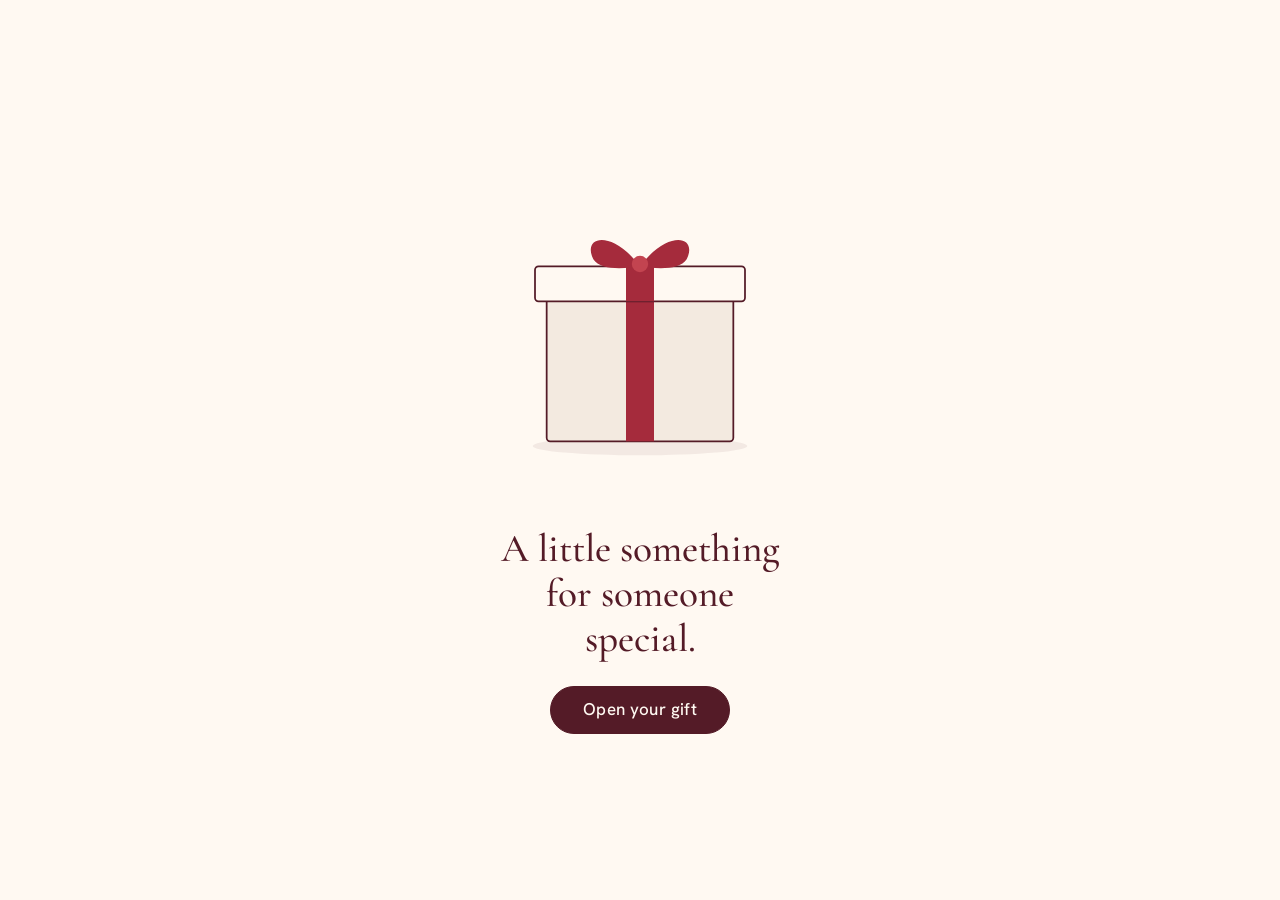
==== index.html @ 77b5a810 "Birthday website for Marisha" ====
<!DOCTYPE html>
<html lang="en">
<head>
  <meta charset="utf-8">
  <meta name="viewport" content="width=device-width, initial-scale=1, viewport-fit=cover">
  <title>To My Favourite Human</title>
  <meta name="description" content="A little something for someone special.">
  <meta name="theme-color" content="#FFF9F2">
  <link rel="icon" href="assets/illustrations/hibiscus.svg" type="image/svg+xml">
  <link rel="preconnect" href="https://fonts.googleapis.com">
  <link rel="preconnect" href="https://fonts.gstatic.com" crossorigin>
  <link href="https://fonts.googleapis.com/css2?family=Cormorant+Garamond:ital,wght@0,400;0,500;1,400&family=Hanken+Grotesk:wght@400;500&display=swap" rel="stylesheet">
  <link rel="stylesheet" href="css/style.css">
  <link rel="stylesheet" href="css/pages.css">
</head>
<body>
  <main class="page gift-page" data-gift-page>
    <div class="gift-stage" data-gift>
      <div class="gift-art" aria-hidden="true">
        <svg viewBox="0 0 240 260" focusable="false">
          <ellipse class="gift-shadow" cx="120" cy="240" rx="92" ry="8"/>
          <g stroke="#541B27" stroke-width="1.5" stroke-linejoin="round">
            <rect x="40" y="112" width="160" height="124" rx="3" fill="#F3EAE0"/>
          </g>
          <rect x="108" y="112" width="24" height="124" fill="#A52B3C"/>
          <rect class="gift-mouth" x="41" y="112" width="158" height="7" fill="#541B27"/>
          <g class="gift-lid">
            <rect x="30" y="86" width="180" height="30" rx="3" fill="#FFF9F2" stroke="#541B27" stroke-width="1.5" stroke-linejoin="round"/>
            <rect x="108" y="86" width="24" height="30" fill="#A52B3C"/>
            <path d="M120 86C96 54 70 60 80 80c6 10 28 8 40 6zM120 86c24-32 50-26 40-6-6 10-28 8-40 6z" fill="#A52B3C"/>
            <circle cx="120" cy="84" r="7" fill="#C34450"/>
          </g>
        </svg>
      </div>
      <img class="gift-flower" src="assets/illustrations/hibiscus.svg" alt="" width="200" height="200">
    </div>

    <div class="gift-copy">
      <h1>A little something for someone special.</h1>
      <div class="gift-actions">
        <button type="button" class="btn" data-open>Open your gift</button>
      </div>
    </div>
    <p class="visually-hidden" role="status" aria-live="polite" data-status></p>
  </main>

  <script src="js/main.js"></script>
  <script src="js/gift.js"></script>
</body>
</html>
---- css/style.css ----
/* Design foundation: tokens, base, shared components */
:root {
  --burgundy: #541B27;
  --cherry: #A52B3C;
  --hibiscus: #C34450;
  --ivory: #FFF9F2;
  --cream: #F3EAE0;
  --muted: #81736F;

  --font-serif: "Cormorant Garamond", "Iowan Old Style", "Palatino Linotype", Georgia, serif;
  --font-sans: "Hanken Grotesk", system-ui, -apple-system, "Segoe UI", Roboto, sans-serif;

  --step-0: clamp(1rem, 0.96rem + 0.2vw, 1.0625rem);
  --step-1: clamp(1.25rem, 1.15rem + 0.5vw, 1.5rem);
  --step-2: clamp(1.75rem, 1.5rem + 1.2vw, 2.5rem);
  --space-s: 0.75rem;
  --space-m: 1.5rem;
  --space-l: clamp(2rem, 1.5rem + 2.5vw, 3.5rem);
  --space-xl: clamp(3rem, 2rem + 5vw, 6rem);

  --ease: cubic-bezier(0.22, 0.7, 0.2, 1);
}

*, *::before, *::after { box-sizing: border-box; }
html {
  -webkit-text-size-adjust: 100%;
  overflow-x: hidden; /* fallback for browsers without overflow: clip; propagates to the viewport, so no nested scroller */
  overflow-x: clip;
}
body {
  margin: 0;
  min-height: 100vh;
  min-height: 100dvh;
  background: var(--ivory);
  color: var(--burgundy);
  font-family: var(--font-sans);
  font-size: var(--step-0);
  line-height: 1.7;
  overflow-x: clip;
  -webkit-font-smoothing: antialiased;
}
img, svg { display: block; max-width: 100%; }
h1, h2 { font-family: var(--font-serif); font-weight: 500; line-height: 1.15; margin: 0; }
p { margin: 0; }

:focus-visible { outline: 2px solid var(--cherry); outline-offset: 4px; border-radius: 4px; }

.visually-hidden {
  position: absolute; width: 1px; height: 1px; margin: -1px; padding: 0;
  overflow: hidden; clip: rect(0 0 0 0); white-space: nowrap; border: 0;
}

.page {
  min-height: 100vh;
  min-height: 100dvh;
  display: flex;
  flex-direction: column;
  align-items: center;
  justify-content: center;
  padding: var(--space-xl) var(--space-m);
  overflow-x: clip; /* horizontal only: tall content must stay scrollable */
}

/* Shared button */
.btn {
  display: inline-flex;
  align-items: center;
  justify-content: center;
  min-height: 3rem;
  padding: 0.75rem 2rem;
  font: 500 var(--step-0)/1 var(--font-sans);
  letter-spacing: 0.02em;
  text-decoration: none;
  color: var(--ivory);
  background: var(--burgundy);
  border: 1px solid var(--burgundy);
  border-radius: 999px;
  cursor: pointer;
  transition: background-color 0.35s var(--ease), border-color 0.35s var(--ease), transform 0.35s var(--ease);
  -webkit-tap-highlight-color: transparent;
}
.btn:hover:not(:disabled) { background: var(--cherry); border-color: var(--cherry); }
.btn:active:not(:disabled) { transform: translateY(1px); }
.btn:disabled { cursor: default; background: var(--cream); border-color: var(--cream); color: var(--muted); }

@media (prefers-reduced-motion: reduce) {
  *, *::before, *::after {
    animation-duration: 0.001ms !important;
    animation-delay: 0ms !important;
    transition-duration: 0.001ms !important;
    transition-delay: 0ms !important;
  }
}
---- css/pages.css ----
/* Page-specific styles */

/* ---------- Page 01: gift ---------- */
.gift-page { gap: var(--space-l); text-align: center; }

.gift-stage { position: relative; width: min(72vw, 280px); }
.gift-art { animation: settle 1.4s var(--ease) both; }
.gift-art svg { width: 100%; height: auto; overflow: visible; }

.gift-shadow { fill: var(--burgundy); opacity: 0.07; transition: opacity 0.8s var(--ease); }
.gift-mouth { opacity: 0; transition: opacity 0.4s 0.3s; }
.gift-lid {
  transform-box: fill-box;
  transform-origin: center;
  transition: transform 1s var(--ease), opacity 0.8s 0.35s ease;
}
.gift-stage.is-open .gift-lid { transform: translate(70px, -26px) rotate(18deg); opacity: 0; }
.gift-stage.is-open .gift-mouth { opacity: 0.9; }

.gift-flower {
  position: absolute;
  left: 50%;
  top: 44%;
  width: 62%;
  opacity: 0;
  transform: translate(-50%, -20%) scale(0.3);
  pointer-events: none;
}
.gift-stage.is-open .gift-flower { animation: bloom 1.3s 0.45s var(--ease) forwards; }

.gift-copy { animation: fade 1.2s 0.6s ease both; transition: opacity 0.6s ease; }
.gift-copy h1 { font-size: var(--step-2); max-width: 16ch; margin-inline: auto; }
.gift-actions { margin-top: var(--space-m); }
.gift-page.is-opening .gift-copy { opacity: 0; }

@keyframes settle { from { opacity: 0; transform: translateY(14px); } to { opacity: 1; transform: none; } }
@keyframes fade { from { opacity: 0; } to { opacity: 1; } }
@keyframes bloom {
  0%   { opacity: 0; transform: translate(-50%, -20%) scale(0.3) rotate(-20deg); }
  40%  { opacity: 1; }
  100% { opacity: 1; transform: translate(-50%, -78%) scale(1) rotate(0); }
}

/* ---------- Page 02: apology ---------- */
.apology-page { justify-content: center; }
.letter { width: 100%; max-width: 34rem; }
.letter-mark { width: 64px; height: 64px; margin-bottom: var(--space-l); animation: fade 1.4s ease both; }
.letter p + p { margin-top: var(--space-m); }
.letter .lead { font-family: var(--font-serif); font-size: var(--step-1); line-height: 1.5; }
.letter .sorry { font-family: var(--font-serif); font-size: var(--step-2); font-style: italic; line-height: 1.2; color: var(--cherry); }
.letter-actions { margin-top: var(--space-l); }

/* One quiet, sequential reveal */
.letter .reveal { animation: fade 1.4s ease both; }
.letter .reveal:nth-of-type(1) { animation-delay: 0.4s; }
.letter .reveal:nth-of-type(2) { animation-delay: 1.4s; }
.letter .reveal:nth-of-type(3) { animation-delay: 2.3s; }
.letter .reveal:nth-of-type(4) { animation-delay: 3.3s; }
.letter div.letter-actions.reveal { animation-delay: 4.2s; }

@media (min-width: 48em) {
  .letter-mark { width: 80px; height: 80px; }
}

.letter-actions .btn { text-align: center; line-height: 1.35; padding: 0.9rem 1.75rem; }

/* ---------- Pages 03-05: welcome, story, letter ---------- */
.fade { animation: fade 1.2s ease both; animation-delay: 0.2s; }
.flow > .fade:nth-child(2) { animation-delay: 0.4s; }
.flow > .fade:nth-child(3) { animation-delay: 0.7s; }
.flow > .fade:nth-child(4) { animation-delay: 1s; }
.flow > .fade:nth-child(5) { animation-delay: 1.3s; }
.flow > .fade:nth-child(6) { animation-delay: 1.6s; }
.flow > .fade:nth-child(n+7) { animation-delay: 1.9s; }

/* Welcome: centred and quiet */
.welcome { text-align: center; max-width: 30rem; display: flex; flex-direction: column; align-items: center; }
.welcome-mark { width: clamp(96px, 30vw, 140px); height: auto; margin-bottom: var(--space-m); }
.kicker { font-size: 0.8125rem; letter-spacing: 0.16em; text-transform: uppercase; opacity: 0.75; }
.welcome h1 { font-size: var(--step-2); margin-top: var(--space-s); }
.recipient { font-family: var(--font-serif); font-style: italic; font-size: clamp(2.5rem, 2rem + 4vw, 4rem); line-height: 1.1; color: var(--cherry); margin-top: 0.25rem; }
.welcome-text { margin-top: var(--space-m); max-width: 26rem; }
.welcome-lead { font-family: var(--font-serif); font-size: var(--step-1); line-height: 1.5; }

/* Story and letter: a single reading column */
.text-page { justify-content: flex-start; }
.prose { width: 100%; max-width: 34rem; }
.prose-mark { width: 48px; height: 48px; margin-bottom: var(--space-m); }
.prose h1 { font-size: var(--step-2); margin-bottom: var(--space-l); }
.prose p + p { margin-top: var(--space-m); }
.prose .lead, .prose .turn, .prose .salutation { font-family: var(--font-serif); font-size: var(--step-1); line-height: 1.5; }
.prose .turn { font-style: italic; color: var(--cherry); margin-top: var(--space-l); margin-bottom: var(--space-l); }
.prose .turn + p { margin-top: 0; }
.letter-page .prose p:not(.turn):not(.signoff) { font-family: var(--font-serif); font-size: var(--step-1); line-height: 1.55; }
.signoff { font-family: var(--font-serif); font-style: italic; font-size: var(--step-1); }

/* Shared previous / next navigation */
.pager { display: flex; flex-direction: column; align-items: center; gap: 0.5rem; margin-top: var(--space-l); text-align: center; }
.pager .btn { text-align: center; line-height: 1.35; padding: 0.9rem 1.75rem; }
.pager-back { display: inline-flex; align-items: center; min-height: 2.75rem; color: var(--burgundy); opacity: 0.75; font-size: 0.9375rem; text-underline-offset: 4px; }
.pager-back:hover { opacity: 1; color: var(--cherry); }
.pager-count { font-size: 0.8125rem; letter-spacing: 0.14em; opacity: 0.7; }
.prose .pager { margin-top: var(--space-xl); }

/* ---------- Page 06: the Marisha Fan Club ---------- */
.club { width: 100%; max-width: 44rem; display: flex; flex-direction: column; gap: var(--space-xl); }
.club-head { text-align: center; display: flex; flex-direction: column; align-items: center; }
.club-head .prose-mark { margin-bottom: var(--space-m); }
.club-head h1 { font-size: clamp(1.75rem, 1.3rem + 2.8vw, 3rem); letter-spacing: 0.08em; margin-top: var(--space-s); overflow-wrap: anywhere; }
.club-sub { font-family: var(--font-serif); font-style: italic; font-size: var(--step-1); line-height: 1.4; color: var(--cherry); margin-top: var(--space-m); max-width: 24rem; }
.club-intro { margin-top: var(--space-m); max-width: 30rem; }

/* Membership card: editorial certificate, double hairline border */
.member-card { background: var(--cream); border: 1px solid var(--burgundy); border-radius: 4px; padding: var(--space-m); box-shadow: inset 0 0 0 5px var(--cream), inset 0 0 0 6px rgba(84, 27, 39, 0.35); }
.member-card-head, .member-card-foot { font-size: 0.8125rem; letter-spacing: 0.16em; text-transform: uppercase; opacity: 0.75; text-align: center; padding-inline: var(--space-s); }
.member-card-foot { font-family: var(--font-serif); font-style: italic; font-size: var(--step-0); letter-spacing: 0.02em; text-transform: none; }
.member-list { margin: var(--space-m) 0; padding: 0 var(--space-s); }
.member-list > div { display: flex; flex-direction: column; gap: 0.15rem; padding: 0.85rem 0; border-top: 1px solid rgba(84, 27, 39, 0.18); }
.member-list > div:last-child { border-bottom: 1px solid rgba(84, 27, 39, 0.18); }
.member-list dt { font-size: 0.75rem; letter-spacing: 0.14em; text-transform: uppercase; opacity: 0.7; }
.member-list dd { margin: 0; font-family: var(--font-serif); font-size: var(--step-1); line-height: 1.3; overflow-wrap: anywhere; }
.member-list .is-star dd { font-style: italic; color: var(--cherry); font-size: clamp(1.5rem, 1.3rem + 1vw, 2rem); }

.club-section h2 { font-size: var(--step-2); }
.section-lead { margin-top: var(--space-s); opacity: 0.8; }
.club-section h3 { font-family: var(--font-serif); font-weight: 500; font-size: var(--step-1); line-height: 1.25; margin: 0; }

/* Why list: numbered editorial entries */
.why-list { list-style: none; margin: var(--space-l) 0 0; padding: 0; counter-reset: why; display: grid; gap: 0; grid-template-columns: 1fr; }
.why-list li { counter-increment: why; position: relative; padding: var(--space-m) 0 var(--space-m) 2.75rem; border-top: 1px solid rgba(84, 27, 39, 0.18); }
.why-list li::before { content: counter(why, decimal-leading-zero); position: absolute; left: 0; top: calc(var(--space-m) + 0.2rem); font-family: var(--font-serif); font-style: italic; color: var(--cherry); }
.why-list p { margin-top: 0.35rem; }

/* Memory notes */
.memory-list { list-style: none; margin: var(--space-l) 0 0; padding: 0; display: grid; gap: var(--space-s); grid-template-columns: 1fr; }
.memory-list li { background: var(--cream); border-left: 2px solid var(--hibiscus); border-radius: 2px; padding: var(--space-s) var(--space-m); }
.note-label { display: block; font-size: 0.75rem; letter-spacing: 0.16em; text-transform: uppercase; opacity: 0.7; margin-bottom: 0.25rem; }
.memory-list p { font-family: var(--font-serif); font-size: var(--step-1); line-height: 1.45; }
.memory-list .is-joke p { font-style: italic; color: var(--cherry); }

/* President's statement */
.statement { text-align: center; }
.statement blockquote { margin: var(--space-l) auto 0; max-width: 32rem; padding: 0; }
.statement blockquote p { font-family: var(--font-serif); font-size: var(--step-1); line-height: 1.5; }
.statement blockquote p + p { margin-top: var(--space-m); }
.statement footer { margin-top: var(--space-m); font-size: 0.8125rem; letter-spacing: 0.16em; text-transform: uppercase; opacity: 0.75; }

/* Application reveal */
.apply { text-align: center; display: flex; flex-direction: column; align-items: center; }
.apply .btn { margin-top: var(--space-m); max-width: 100%; text-align: center; line-height: 1.35; padding: 0.9rem 1.75rem; }
.apply .btn:disabled { background: var(--burgundy); border-color: var(--burgundy); color: var(--ivory); opacity: 0.5; }
.apply-result { margin-top: var(--space-m); min-height: 1px; }
.apply-result.is-open { animation: fade 0.6s ease both; padding: var(--space-m); border-top: 1px solid var(--cherry); border-bottom: 1px solid var(--cherry); max-width: 28rem; }
.apply-confirm { font-family: var(--font-serif); font-style: italic; font-size: var(--step-2); line-height: 1.2; color: var(--cherry); }
.apply-small { margin-top: var(--space-s); font-size: 0.875rem; opacity: 0.75; }
.pager-note { font-family: var(--font-serif); font-style: italic; font-size: var(--step-1); margin-bottom: var(--space-s); }
.club .pager { margin-top: 0; }

@media (min-width: 48em) {
  .member-card { padding: var(--space-l); }
  .member-list > div { flex-direction: row; justify-content: space-between; align-items: baseline; gap: var(--space-m); }
  .member-list dd { text-align: right; }
  .why-list { grid-template-columns: 1fr 1fr; column-gap: var(--space-l); }
  .memory-list { grid-template-columns: 1fr 1fr; }
}

/* .btn sets display, which would override the hidden attribute */
.btn[hidden] { display: none; }
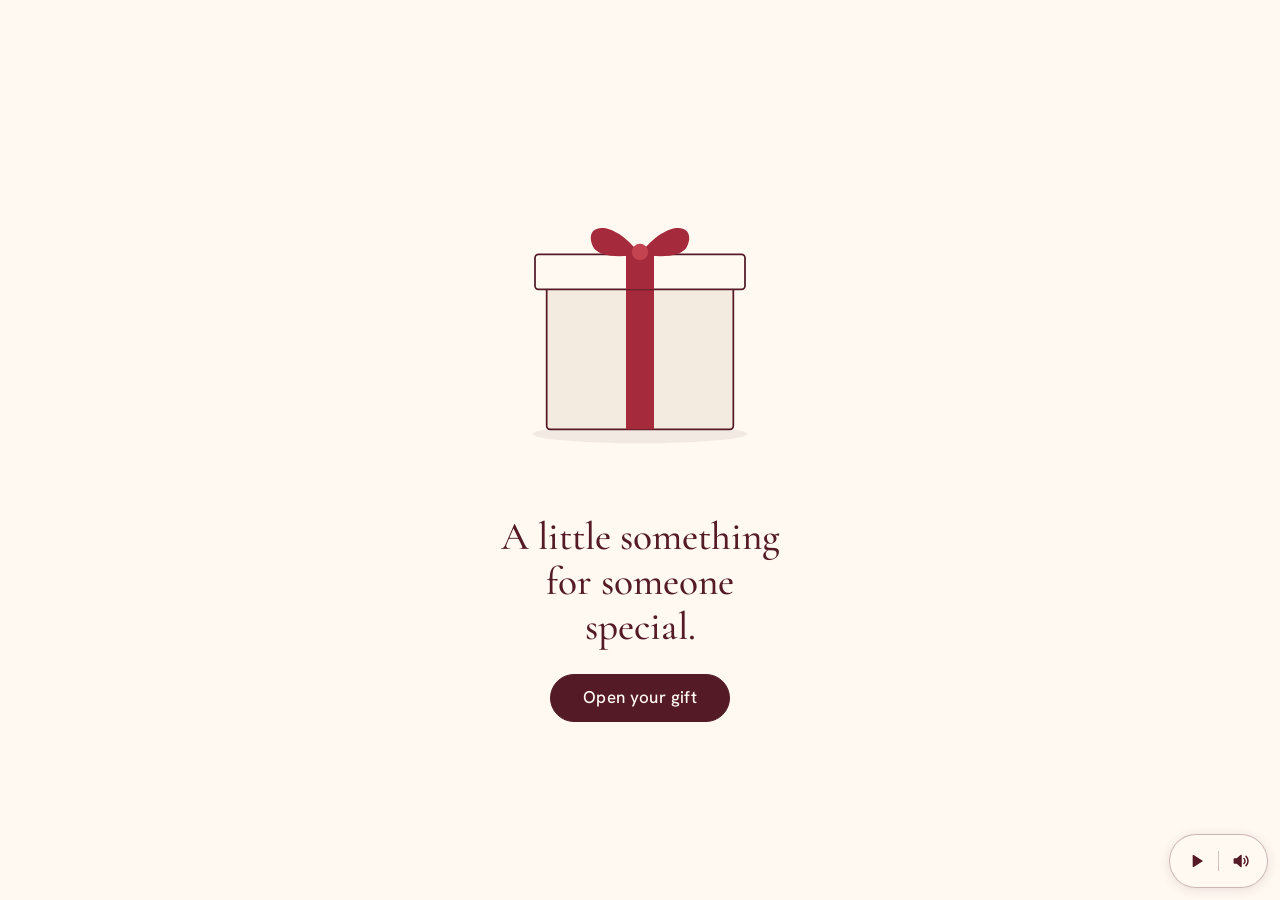
==== commit 3516318a: "Update magazine and add website background music" ====
--- a/index.html
+++ b/index.html
@@ -12,6 +12,7 @@
   <link href="https://fonts.googleapis.com/css2?family=Cormorant+Garamond:ital,wght@0,400;0,500;1,400&family=Hanken+Grotesk:wght@400;500&display=swap" rel="stylesheet">
   <link rel="stylesheet" href="css/style.css">
   <link rel="stylesheet" href="css/pages.css">
+  <link rel="stylesheet" href="css/music.css">
 </head>
 <body>
   <main class="page gift-page" data-gift-page>
@@ -46,5 +47,7 @@
 
   <script src="js/main.js"></script>
   <script src="js/gift.js"></script>
+  <script src="js/song-config.js"></script>
+  <script src="js/music.js"></script>
 </body>
 </html>
--- a/css/music.css
+++ b/css/music.css
@@ -0,0 +1,33 @@
+/* Floating background-music control (js/music.js). Uses tokens from style.css. */
+.bgm {
+  position: fixed; z-index: 50;
+  right: max(0.75rem, env(safe-area-inset-right));
+  bottom: max(0.75rem, env(safe-area-inset-bottom));
+  display: flex; align-items: center;
+  padding: 0.25rem;
+  background: rgba(255, 249, 242, 0.94);
+  border: 1px solid rgba(84, 27, 39, 0.3);
+  border-radius: 999px;
+  box-shadow: 0 2px 12px rgba(84, 27, 39, 0.12);
+  -webkit-backdrop-filter: blur(6px); backdrop-filter: blur(6px);
+}
+.bgm-btn {
+  width: 2.75rem; height: 2.75rem; padding: 0; border: 0; border-radius: 50%;
+  display: inline-flex; align-items: center; justify-content: center;
+  color: var(--burgundy); background: transparent; cursor: pointer;
+  -webkit-tap-highlight-color: transparent;
+  transition: background-color 0.3s var(--ease), color 0.3s var(--ease);
+}
+.bgm-btn:hover { background: var(--cream); color: var(--cherry); }
+.bgm-btn svg { width: 1.25rem; height: 1.25rem; }
+.bgm-btn .i-alt { display: none; }
+.bgm-play[data-state="playing"] .i-main, .bgm-mute[data-state="muted"] .i-main { display: none; }
+.bgm-play[data-state="playing"] .i-alt, .bgm-mute[data-state="muted"] .i-alt { display: block; }
+.bgm-mute[data-state="muted"] { color: var(--cherry); }
+.bgm-sep { width: 1px; height: 1.25rem; background: rgba(84, 27, 39, 0.25); }
+
+/* The audio-only player for pages without the song embed. Present in the page, 1 px, not interactive. */
+.bgm-host { position: fixed; right: 0; bottom: 0; width: 1px; height: 1px; overflow: hidden; opacity: 0; pointer-events: none; }
+
+/* Keep the last lines of a page clear of the control. Does not make short pages scroll. */
+.has-music .page { padding-bottom: calc(var(--space-xl) + 1.5rem); }
